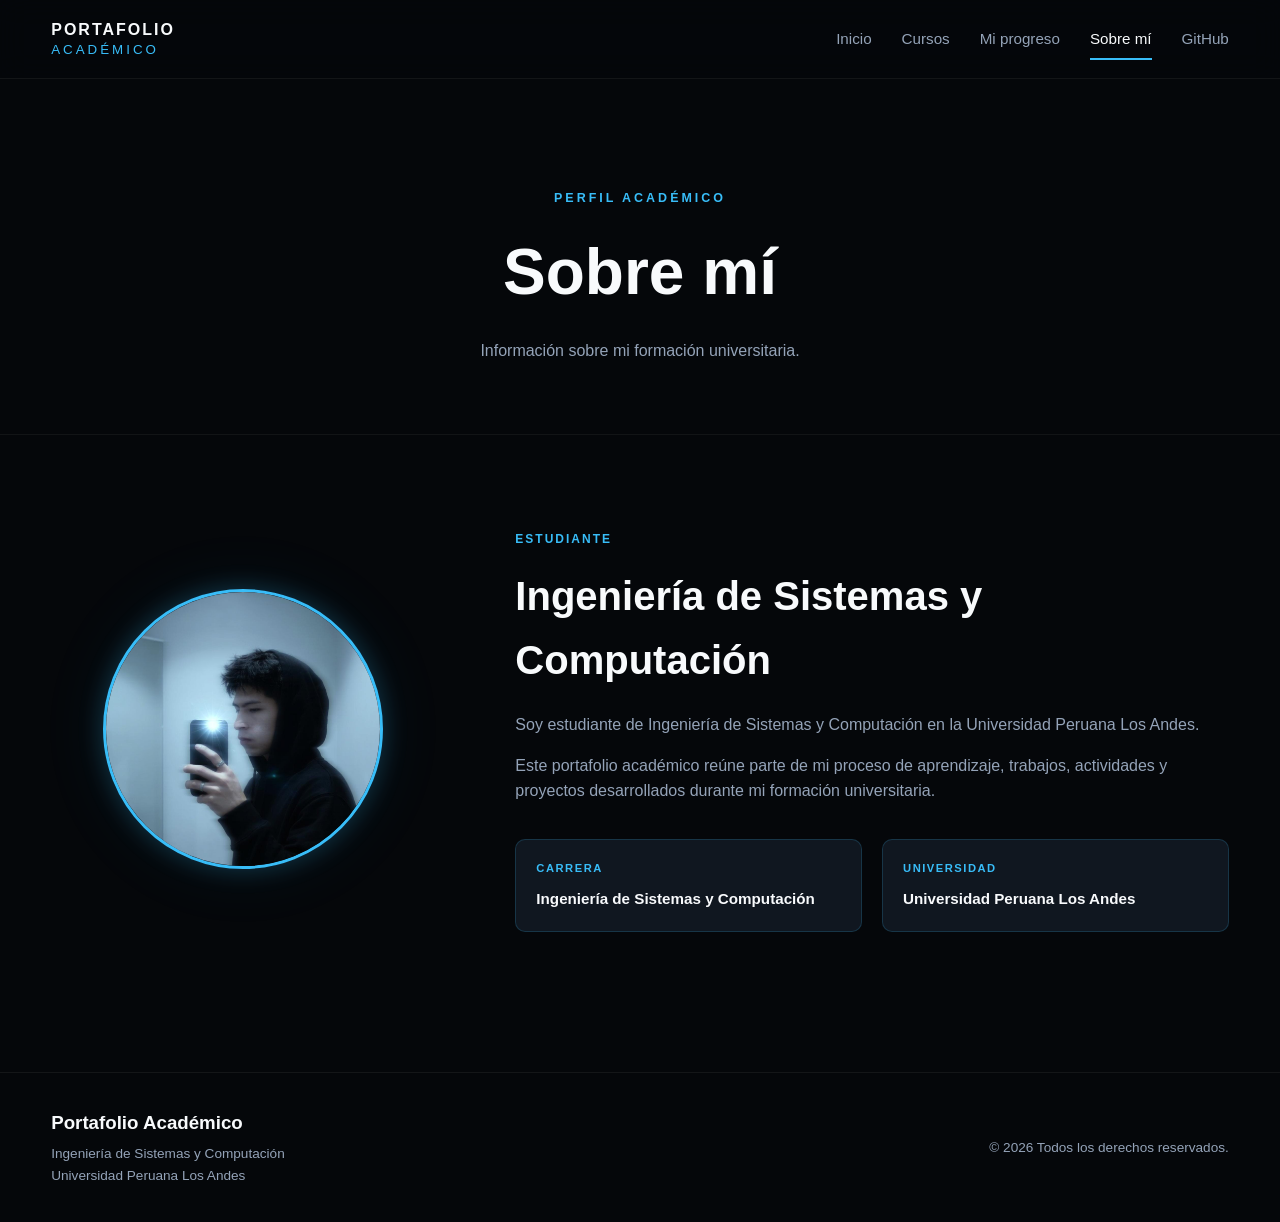
==== sobre-mi.html @ ffaa12c8 "Add files via upload" ====
<!DOCTYPE html>
<html lang="es">
<head>
    <meta charset="UTF-8">
    <meta name="viewport" content="width=device-width, initial-scale=1.0">

    <title>Sobre mí | Portafolio Académico</title>

    <link rel="stylesheet" href="styles.css">
</head>

<body>

<header class="header">
    <div class="container nav-container">

        <a href="index.html" class="logo">
            <span>PORTAFOLIO</span>
            <small>ACADÉMICO</small>
        </a>

        <button class="menu-toggle" id="menuToggle">☰</button>

        <nav class="nav" id="mainNav">
            <a href="index.html">Inicio</a>
            <a href="cursos.html">Cursos</a>
            <a href="progreso.html">Mi progreso</a>
            <a href="sobre-mi.html" class="active">Sobre mí</a>
            <a href="#" id="githubLink">GitHub</a>
        </nav>

    </div>
</header>


<main>

    <section class="page-header">
        <div class="container">
            <p class="eyebrow">PERFIL ACADÉMICO</p>
            <h1>Sobre mí</h1>
            <p>
                Información sobre mi formación universitaria.
            </p>
        </div>
    </section>


    <section class="section">
        <div class="container about-layout">

            <div class="about-photo">
                <div class="profile-image">
                    <img src="imagenes/foto_mia.jpeg" alt="Foto de perfil">
                </div>
            </div>

            <div class="about-content">

                <span class="course-tag">ESTUDIANTE</span>

                <h2>Ingeniería de Sistemas y Computación</h2>

                <p>
                    Soy estudiante de Ingeniería de Sistemas y Computación
                    en la Universidad Peruana Los Andes.
                </p>

                <p>
                    Este portafolio académico reúne parte de mi proceso
                    de aprendizaje, trabajos, actividades y proyectos
                    desarrollados durante mi formación universitaria.
                </p>

                <div class="about-info">

                    <div>
                        <span>CARRERA</span>
                        <strong>Ingeniería de Sistemas y Computación</strong>
                    </div>

                    <div>
                        <span>UNIVERSIDAD</span>
                        <strong>Universidad Peruana Los Andes</strong>
                    </div>

                </div>

            </div>

        </div>
    </section>

</main>


<footer class="footer">
    <div class="container footer-content">

        <div>
            <h3>Portafolio Académico</h3>
            <p>Ingeniería de Sistemas y Computación</p>
            <p>Universidad Peruana Los Andes</p>
        </div>

        <div class="footer-right">
            <p>© <span id="currentYear"></span> Todos los derechos reservados.</p>
        </div>

    </div>
</footer>


<script src="script.js"></script>

</body>
</html>
---- styles.css ----
/* ================================
   VARIABLES
================================ */

:root {
    --black: #05070a;
    --black-light: #0b1016;
    --card: #101720;

    --blue: #38bdf8;
    --blue-dark: #0284c7;

    --white: #f8fafc;
    --gray: #94a3b8;
    --border: rgba(56, 189, 248, 0.18);

    --container: 1180px;
}


/* ================================
   RESET
================================ */

* {
    margin: 0;
    padding: 0;
    box-sizing: border-box;
}

html {
    scroll-behavior: smooth;
}

body {
    font-family: Arial, Helvetica, sans-serif;
    background: var(--black);
    color: var(--white);
    line-height: 1.6;
}

a {
    color: inherit;
    text-decoration: none;
}

button {
    font-family: inherit;
}


/* ================================
   GENERAL
================================ */

.container {
    width: min(92%, var(--container));
    margin: auto;
}

.section {
    padding: 90px 0;
}

.eyebrow {
    color: var(--blue);
    font-size: 0.78rem;
    font-weight: 700;
    letter-spacing: 3px;
    margin-bottom: 12px;
}

.section-heading {
    max-width: 750px;
    margin: 0 auto 50px;
    text-align: center;
}

.section-heading h2 {
    font-size: clamp(2rem, 4vw, 3rem);
    margin-bottom: 15px;
}

.section-heading p {
    color: var(--gray);
}


/* ================================
   HEADER
================================ */

.header {
    position: sticky;
    top: 0;
    z-index: 1000;

    background: rgba(5, 7, 10, 0.9);
    backdrop-filter: blur(15px);

    border-bottom: 1px solid rgba(255, 255, 255, 0.06);
}

.nav-container {
    min-height: 78px;

    display: flex;
    align-items: center;
    justify-content: space-between;
}

.logo {
    display: flex;
    flex-direction: column;
    line-height: 1;
}

.logo span {
    color: var(--white);
    font-weight: 800;
    letter-spacing: 2px;
}

.logo small {
    color: var(--blue);
    letter-spacing: 3px;
    margin-top: 5px;
}

.nav {
    display: flex;
    align-items: center;
    gap: 30px;
}

.nav a {
    color: var(--gray);
    font-size: 0.95rem;
    transition: 0.25s;
    position: relative;
}

.nav a:hover,
.nav a.active {
    color: var(--white);
}

.nav a.active::after {
    content: "";

    position: absolute;
    left: 0;
    right: 0;
    bottom: -9px;

    height: 2px;

    background: var(--blue);
}

.menu-toggle {
    display: none;

    background: none;
    border: none;

    color: var(--white);
    font-size: 1.6rem;

    cursor: pointer;
}


/* ================================
   HERO
================================ */

.hero {
    min-height: calc(100vh - 78px);

    display: flex;
    align-items: center;

    position: relative;
    overflow: hidden;
}

.hero::before {
    content: "";

    position: absolute;
    width: 450px;
    height: 450px;

    background: rgba(56, 189, 248, 0.08);

    border-radius: 50%;

    filter: blur(80px);

    left: -200px;
    top: 15%;
}

.hero-content {
    display: grid;
    grid-template-columns: 0.8fr 1.2fr;
    align-items: center;
    gap: 90px;
}

.hero-photo {
    display: flex;
    justify-content: center;
}

.profile-image {
    width: 280px;
    height: 280px;

    border-radius: 50%;
    overflow: hidden;

    border: 3px solid var(--blue);

    box-shadow:
        0 0 25px rgba(56, 189, 248, 0.25),
        0 0 70px rgba(56, 189, 248, 0.08);
}

.profile-image img {
    width: 100%;
    height: 100%;

    object-fit: cover;

    display: block;
}

.hero-text {
    max-width: 650px;
}

.hero-text h1 {
    font-size: clamp(2.8rem, 6vw, 5rem);
    line-height: 1.05;

    margin-bottom: 15px;
}

.hero-text h1 span {
    display: block;
    color: var(--blue);
}

.hero-text h2 {
    font-size: clamp(1.2rem, 2vw, 1.7rem);
    color: #dbeafe;

    margin-bottom: 20px;
}

.hero-text > p:not(.eyebrow) {
    color: var(--gray);
    max-width: 600px;
    font-size: 1.05rem;
}

.hero-buttons {
    display: flex;
    gap: 15px;
    margin-top: 35px;
}


/* ================================
   BUTTONS
================================ */

.btn {
    display: inline-flex;

    justify-content: center;
    align-items: center;

    min-height: 48px;
    padding: 0 24px;

    border-radius: 8px;

    font-weight: 700;

    transition: 0.25s;
}

.btn-primary {
    background: var(--blue);
    color: #031018;
}

.btn-primary:hover {
    background: #7dd3fc;
    transform: translateY(-2px);
}

.btn-secondary {
    border: 1px solid var(--border);
    color: var(--white);
    background: transparent;
}

.btn-secondary:hover {
    border-color: var(--blue);
    color: var(--blue);
}


/* ================================
   FEATURE CARDS
================================ */

.feature-grid {
    display: grid;
    grid-template-columns: repeat(3, 1fr);
    gap: 22px;
}

.feature-card {
    background: var(--card);
    border: 1px solid var(--border);

    padding: 35px;

    border-radius: 14px;

    transition: 0.3s;
}

.feature-card:hover {
    transform: translateY(-5px);
    border-color: rgba(56, 189, 248, 0.5);
}

.feature-number {
    color: var(--blue);
    font-size: 0.8rem;
    font-weight: 800;
    letter-spacing: 2px;

    margin-bottom: 30px;
}

.feature-card h3 {
    font-size: 1.5rem;
    margin-bottom: 12px;
}

.feature-card p {
    color: var(--gray);
    margin-bottom: 20px;
}

.feature-card a {
    color: var(--blue);
    font-weight: 700;
}


/* ================================
   PAGE HEADER
================================ */

.page-header {
    padding: 110px 0 70px;

    border-bottom: 1px solid rgba(255, 255, 255, 0.05);

    text-align: center;
}

.page-header h1 {
    font-size: clamp(2.5rem, 5vw, 4rem);
    margin-bottom: 15px;
}

.page-header p:last-child {
    color: var(--gray);
    max-width: 650px;
    margin: auto;
}


/* ================================
   COURSES
================================ */

.courses-grid {
    display: grid;
    grid-template-columns: repeat(2, 1fr);
    gap: 25px;
}

.course-card {
    position: relative;

    background: var(--card);
    border: 1px solid var(--border);

    border-radius: 16px;

    padding: 40px;

    overflow: hidden;

    transition: 0.3s;
}

.course-card:hover {
    transform: translateY(-5px);
    border-color: rgba(56, 189, 248, 0.5);
}

.course-number {
    position: absolute;

    right: 30px;
    top: 20px;

    font-size: 4rem;
    font-weight: 900;

    color: rgba(56, 189, 248, 0.08);
}

.course-content {
    position: relative;
    z-index: 2;
}

.course-tag {
    display: inline-block;

    color: var(--blue);

    font-size: 0.75rem;
    font-weight: 800;
    letter-spacing: 2px;

    margin-bottom: 15px;
}

.course-card h2 {
    font-size: 1.8rem;
    margin-bottom: 15px;
}

.course-card p {
    color: var(--gray);
    margin-bottom: 30px;
}


/* ================================
   COURSE HEADER
================================ */

.course-header {
    padding: 80px 0 60px;

    border-bottom: 1px solid rgba(255, 255, 255, 0.05);
}

.course-header h1 {
    font-size: clamp(2.5rem, 5vw, 4rem);
    margin: 15px 0;
}

.course-header p {
    color: var(--gray);
    max-width: 650px;
}

.back-link {
    display: inline-block;

    color: var(--gray);

    margin-bottom: 35px;

    transition: 0.25s;
}

.back-link:hover {
    color: var(--blue);
}


/* ================================
   WEEKS
================================ */

.week {
    border: 1px solid var(--border);

    border-radius: 14px;

    overflow: hidden;

    margin-bottom: 20px;

    background: var(--card);
}

.week-header {
    width: 100%;

    display: flex;
    justify-content: space-between;
    align-items: center;

    padding: 25px 30px;

    background: transparent;
    color: var(--white);

    border: none;

    text-align: left;

    cursor: pointer;
}

.week-header > div span {
    color: var(--blue);

    font-size: 0.75rem;
    font-weight: 800;

    letter-spacing: 2px;
}

.week-header h2 {
    font-size: 1.3rem;
    margin-top: 5px;
}

.week-icon {
    font-size: 1.8rem;
    color: var(--blue);

    transition: 0.3s;
}

.week.open .week-icon {
    transform: rotate(45deg);
}

.week-content {
    display: none;

    padding: 0 30px 30px;
}

.week.open .week-content {
    display: block;
}


/* ================================
   ACTIVITIES
================================ */

.activity-card {
    border-top: 1px solid rgba(255, 255, 255, 0.08);

    padding-top: 30px;

    margin-top: 15px;
}

.activity-header span {
    color: var(--blue);

    font-size: 0.75rem;
    font-weight: 800;

    letter-spacing: 2px;
}

.activity-header h3 {
    font-size: 1.25rem;

    margin: 5px 0 25px;
}


/* ================================
   EVIDENCE
================================ */

.evidence-grid {
    display: grid;

    grid-template-columns: repeat(4, 1fr);

    gap: 15px;
}

.evidence-card {
    background: #0a1017;

    border: 1px solid rgba(255, 255, 255, 0.07);

    border-radius: 10px;

    padding: 20px;

    min-height: 180px;

    display: flex;
    flex-direction: column;
}

.evidence-type {
    color: var(--blue);

    font-size: 0.68rem;
    font-weight: 800;

    letter-spacing: 1.5px;

    margin-bottom: 15px;
}

.evidence-card h4 {
    font-size: 0.95rem;

    margin-bottom: auto;
}

.evidence-button {
    border: 1px solid var(--border);

    background: transparent;

    color: var(--blue);

    padding: 9px 15px;

    border-radius: 6px;

    cursor: pointer;

    margin-top: 20px;

    transition: 0.25s;
}

.evidence-button:hover {
    background: var(--blue);
    color: #031018;
}


/* ================================
   EMPTY COURSE
================================ */

.empty-course {
    text-align: center;

    max-width: 650px;

    margin: auto;

    padding: 80px 30px;

    border: 1px solid var(--border);

    border-radius: 15px;

    background: var(--card);
}

.empty-course span {
    color: var(--blue);

    font-size: 0.75rem;
    font-weight: 800;

    letter-spacing: 2px;
}

.empty-course h2 {
    margin: 15px 0;
}

.empty-course p {
    color: var(--gray);
}


/* ================================
   PROGRESS
================================ */

.progress-grid {
    display: grid;

    grid-template-columns: repeat(4, 1fr);

    gap: 20px;
}

.progress-card {
    background: var(--card);

    border: 1px solid var(--border);

    border-radius: 14px;

    padding: 35px;

    text-align: center;
}

.progress-card span {
    display: block;

    color: var(--gray);

    margin-bottom: 10px;
}

.progress-card strong {
    font-size: 3rem;

    color: var(--blue);
}


/* ================================
   ABOUT
================================ */

.about-layout {
    display: grid;

    grid-template-columns: 0.7fr 1.3fr;

    align-items: center;

    gap: 80px;
}

.about-photo {
    display: flex;
    justify-content: center;
}

.about-content h2 {
    font-size: 2.5rem;

    margin-bottom: 20px;
}

.about-content > p {
    color: var(--gray);

    margin-bottom: 15px;
}

.about-info {
    margin-top: 35px;

    display: grid;

    grid-template-columns: 1fr 1fr;

    gap: 20px;
}

.about-info div {
    padding: 20px;

    background: var(--card);

    border: 1px solid var(--border);

    border-radius: 10px;
}

.about-info span {
    display: block;

    color: var(--blue);

    font-size: 0.7rem;
    font-weight: 800;

    letter-spacing: 1.5px;

    margin-bottom: 8px;
}

.about-info strong {
    font-size: 0.95rem;
}


/* ================================
   FOOTER
================================ */

.footer {
    margin-top: 50px;

    border-top: 1px solid rgba(255, 255, 255, 0.06);

    padding: 35px 0;
}

.footer-content {
    display: flex;

    justify-content: space-between;
    align-items: center;

    gap: 30px;
}

.footer h3 {
    margin-bottom: 5px;
}

.footer p {
    color: var(--gray);

    font-size: 0.85rem;
}

.footer-right {
    text-align: right;
}


/* ================================
   RESPONSIVE
================================ */

@media (max-width: 900px) {

    .hero-content {
        grid-template-columns: 1fr;
        text-align: center;
        gap: 50px;
    }

    .hero-text {
        margin: auto;
    }

    .hero-buttons {
        justify-content: center;
    }

    .feature-grid,
    .courses-grid {
        grid-template-columns: 1fr;
    }

    .evidence-grid {
        grid-template-columns: repeat(2, 1fr);
    }

    .progress-grid {
        grid-template-columns: repeat(2, 1fr);
    }

    .about-layout {
        grid-template-columns: 1fr;
        text-align: center;
    }

    .about-content {
        max-width: 700px;
        margin: auto;
    }

    .about-info {
        text-align: left;
    }
}


@media (max-width: 700px) {

    .menu-toggle {
        display: block;
    }

    .nav {
        display: none;

        position: absolute;

        top: 78px;
        left: 0;
        right: 0;

        padding: 25px;

        background: var(--black-light);

        border-bottom: 1px solid var(--border);

        flex-direction: column;
        gap: 20px;
    }

    .nav.open {
        display: flex;
    }

    .nav a.active::after {
        display: none;
    }

    .hero {
        padding: 70px 0;
    }

    .profile-image {
        width: 220px;
        height: 220px;
    }

    .hero-text h1 {
        font-size: 3rem;
    }

    .hero-buttons {
        flex-direction: column;
    }

    .btn {
        width: 100%;
    }

    .section {
        padding: 65px 0;
    }

    .evidence-grid {
        grid-template-columns: 1fr;
    }

    .progress-grid {
        grid-template-columns: 1fr;
    }

    .about-info {
        grid-template-columns: 1fr;
    }

    .footer-content {
        flex-direction: column;
        text-align: center;
    }

    .footer-right {
        text-align: center;
    }

}
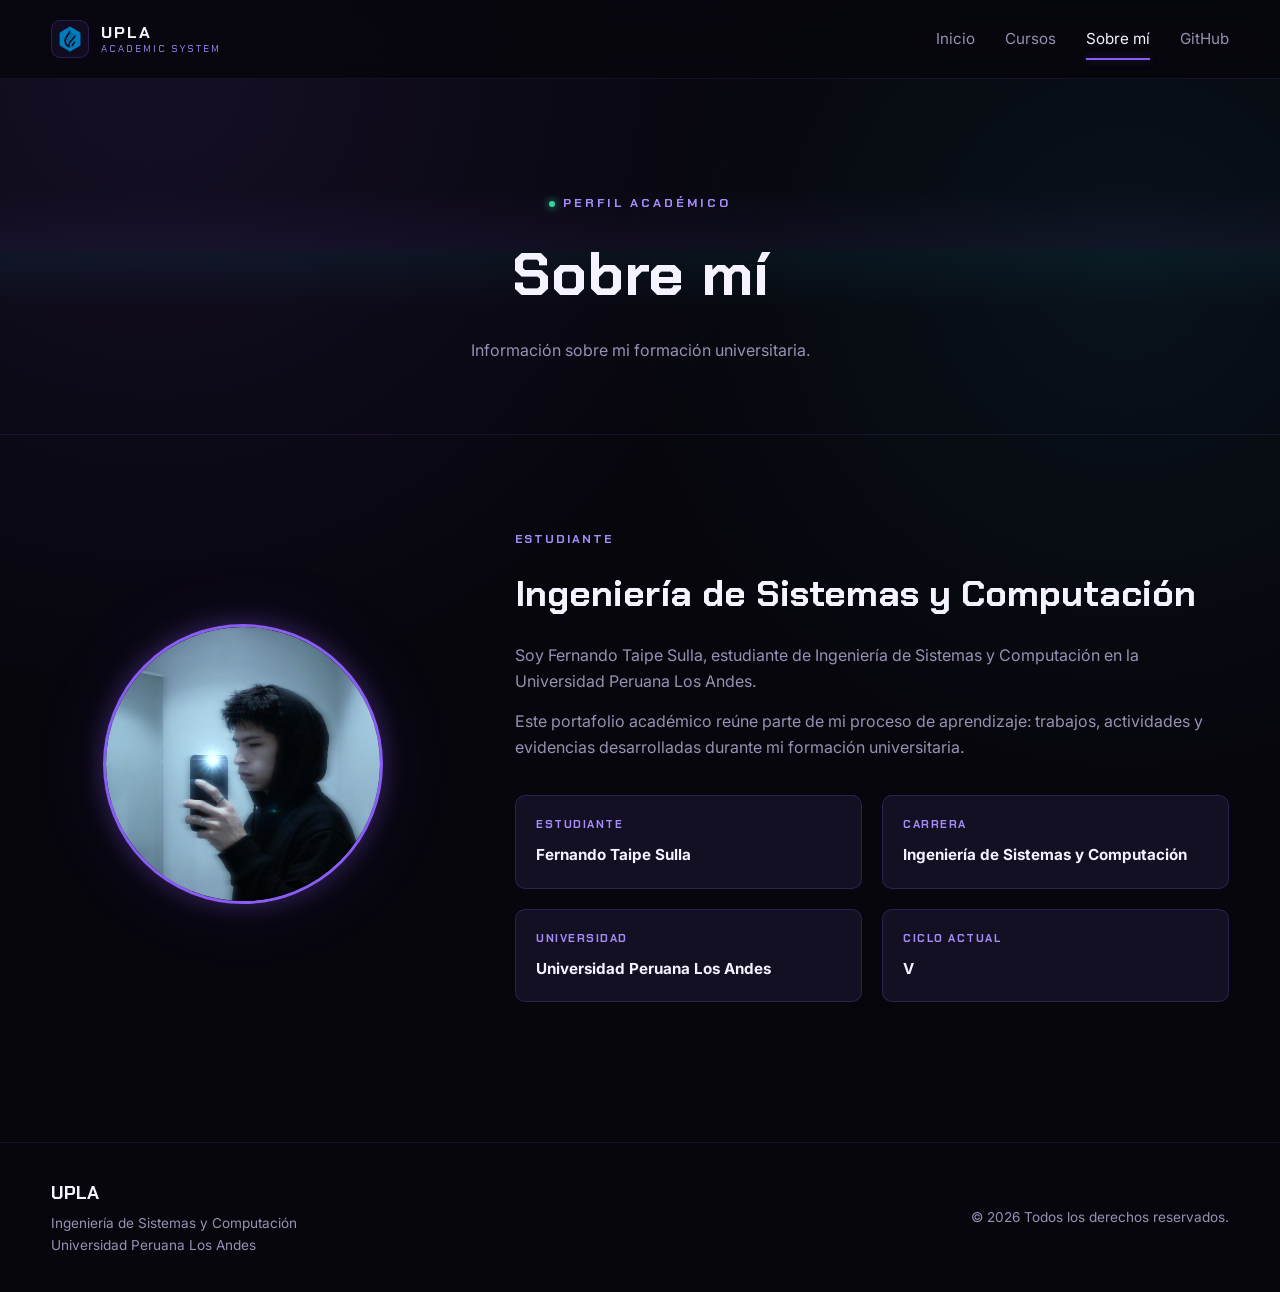
==== commit 502ffe5b: "Add files via upload Actualización Academic System" ====
--- a/sobre-mi.html
+++ b/sobre-mi.html
@@ -1,117 +1,136 @@
-<!DOCTYPE html>
-<html lang="es">
-<head>
-    <meta charset="UTF-8">
-    <meta name="viewport" content="width=device-width, initial-scale=1.0">
-
-    <title>Sobre mí | Portafolio Académico</title>
-
-    <link rel="stylesheet" href="styles.css">
-</head>
-
-<body>
-
-<header class="header">
-    <div class="container nav-container">
-
-        <a href="index.html" class="logo">
-            <span>PORTAFOLIO</span>
-            <small>ACADÉMICO</small>
-        </a>
-
-        <button class="menu-toggle" id="menuToggle">☰</button>
-
-        <nav class="nav" id="mainNav">
-            <a href="index.html">Inicio</a>
-            <a href="cursos.html">Cursos</a>
-            <a href="progreso.html">Mi progreso</a>
-            <a href="sobre-mi.html" class="active">Sobre mí</a>
-            <a href="#" id="githubLink">GitHub</a>
-        </nav>
-
-    </div>
-</header>
-
-
-<main>
-
-    <section class="page-header">
-        <div class="container">
-            <p class="eyebrow">PERFIL ACADÉMICO</p>
-            <h1>Sobre mí</h1>
-            <p>
-                Información sobre mi formación universitaria.
-            </p>
-        </div>
-    </section>
-
-
-    <section class="section">
-        <div class="container about-layout">
-
-            <div class="about-photo">
-                <div class="profile-image">
-                    <img src="imagenes/foto_mia.jpeg" alt="Foto de perfil">
-                </div>
-            </div>
-
-            <div class="about-content">
-
-                <span class="course-tag">ESTUDIANTE</span>
-
-                <h2>Ingeniería de Sistemas y Computación</h2>
-
-                <p>
-                    Soy estudiante de Ingeniería de Sistemas y Computación
-                    en la Universidad Peruana Los Andes.
-                </p>
-
-                <p>
-                    Este portafolio académico reúne parte de mi proceso
-                    de aprendizaje, trabajos, actividades y proyectos
-                    desarrollados durante mi formación universitaria.
-                </p>
-
-                <div class="about-info">
-
-                    <div>
-                        <span>CARRERA</span>
-                        <strong>Ingeniería de Sistemas y Computación</strong>
-                    </div>
-
-                    <div>
-                        <span>UNIVERSIDAD</span>
-                        <strong>Universidad Peruana Los Andes</strong>
-                    </div>
-
-                </div>
-
-            </div>
-
-        </div>
-    </section>
-
-</main>
-
-
-<footer class="footer">
-    <div class="container footer-content">
-
-        <div>
-            <h3>Portafolio Académico</h3>
-            <p>Ingeniería de Sistemas y Computación</p>
-            <p>Universidad Peruana Los Andes</p>
-        </div>
-
-        <div class="footer-right">
-            <p>© <span id="currentYear"></span> Todos los derechos reservados.</p>
-        </div>
-
-    </div>
-</footer>
-
-
-<script src="script.js"></script>
-
-</body>
-</html>+<!DOCTYPE html>
+<html lang="es">
+<head>
+    <meta charset="UTF-8">
+    <meta name="viewport" content="width=device-width, initial-scale=1.0">
+
+    <title>Sobre mí | Academic System</title>
+
+    <link rel="icon" type="image/png" href="imagenes/favicon.png">
+
+    <meta property="og:type" content="profile">
+    <meta property="og:title" content="Fernando Taipe Sulla | Sobre mí">
+    <meta property="og:description" content="Perfil académico — Ingeniería de Sistemas y Computación, Universidad Peruana Los Andes.">
+    <meta property="og:image" content="imagenes/foto_mia.jpeg">
+    <meta property="og:locale" content="es_PE">
+
+    <link rel="stylesheet" href="styles.css">
+</head>
+
+<body data-boot-label="PERFIL ACADÉMICO">
+
+<header class="header">
+    <div class="container nav-container">
+
+        <a href="index.html" class="logo">
+            <img src="imagenes/logo_upla.png" alt="Logo Universidad Peruana Los Andes" class="logo-badge">
+            <span class="logo-text">
+                <strong data-meta="universidadSigla">UPLA</strong>
+                <small>ACADEMIC SYSTEM</small>
+            </span>
+        </a>
+
+        <button class="menu-toggle" id="menuToggle" aria-label="Abrir menú" aria-expanded="false">☰</button>
+
+        <nav class="nav" id="mainNav">
+            <a href="index.html">Inicio</a>
+            <a href="cursos.html">Cursos</a>
+            <a href="sobre-mi.html" class="active">Sobre mí</a>
+            <a href="#" id="githubLink">GitHub</a>
+        </nav>
+
+    </div>
+</header>
+
+
+<main>
+
+    <section class="page-header">
+        <div class="scan-line"></div>
+        <div class="container">
+            <p class="eyebrow"><span class="dot"></span> PERFIL ACADÉMICO</p>
+            <h1>Sobre mí</h1>
+            <p>Información sobre mi formación universitaria.</p>
+        </div>
+    </section>
+
+
+    <section class="section">
+        <div class="container about-layout">
+
+            <div class="about-photo">
+                <div class="profile-image">
+                    <img src="imagenes/foto_mia.jpeg" alt="Foto de perfil de Fernando Taipe Sulla">
+                </div>
+            </div>
+
+            <div class="about-content">
+
+                <span class="course-tag">ESTUDIANTE</span>
+
+                <h2>Ingeniería de Sistemas y Computación</h2>
+
+                <p data-meta-full="perfil">
+                    Soy Fernando Taipe Sulla, estudiante de Ingeniería de Sistemas
+                    y Computación en la Universidad Peruana Los Andes.
+                </p>
+
+                <p>
+                    Este portafolio académico reúne parte de mi proceso
+                    de aprendizaje: trabajos, actividades y evidencias
+                    desarrolladas durante mi formación universitaria.
+                </p>
+
+                <div class="about-info">
+
+                    <div>
+                        <span>ESTUDIANTE</span>
+                        <strong data-meta="nombre">Fernando Taipe Sulla</strong>
+                    </div>
+
+                    <div>
+                        <span>CARRERA</span>
+                        <strong data-meta="carrera">Ingeniería de Sistemas y Computación</strong>
+                    </div>
+
+                    <div>
+                        <span>UNIVERSIDAD</span>
+                        <strong data-meta="universidad">Universidad Peruana Los Andes</strong>
+                    </div>
+
+                    <div>
+                        <span>CICLO ACTUAL</span>
+                        <strong data-meta="cicloActual">V</strong>
+                    </div>
+
+                </div>
+
+            </div>
+
+        </div>
+    </section>
+
+</main>
+
+
+<footer class="footer">
+    <div class="container footer-content">
+
+        <div>
+            <h3 data-meta="universidadSigla">UPLA</h3>
+            <p data-meta="carrera">Ingeniería de Sistemas y Computación</p>
+            <p data-meta="universidad">Universidad Peruana Los Andes</p>
+        </div>
+
+        <div class="footer-right">
+            <p>© <span id="year"></span> Todos los derechos reservados.</p>
+        </div>
+
+    </div>
+</footer>
+
+<script src="data.js"></script>
+<script src="script.js"></script>
+
+</body>
+</html>
--- a/styles.css
+++ b/styles.css
@@ -1,26 +1,47 @@
-/* ================================
-   VARIABLES
-================================ */
+/* =====================================================
+   FUENTES
+   ===================================================== */
+
+@import url('https://fonts.googleapis.com/css2?family=Chakra+Petch:wght@500;600;700&family=Inter:wght@400;500;600;700&display=swap');
+
+
+/* =====================================================
+   VARIABLES — ACADEMIC SYSTEM
+   ===================================================== */
 
 :root {
-    --black: #05070a;
-    --black-light: #0b1016;
-    --card: #101720;
-
-    --blue: #38bdf8;
-    --blue-dark: #0284c7;
-
-    --white: #f8fafc;
-    --gray: #94a3b8;
-    --border: rgba(56, 189, 248, 0.18);
+    --black: #07060d;
+    --black-light: #0c0a18;
+    --card: #131024;
+    --card-alt: #181433;
+
+    --violet: #8b5cf6;
+    --violet-soft: #a78bfa;
+    --violet-deep: #4c1d95;
+    --violet-glow: rgba(139, 92, 246, 0.35);
+
+    --cyan: #22d3ee;
+
+    --white: #f5f3ff;
+    --gray: #9791b3;
+    --gray-dim: #8983ab;
+
+    --border: rgba(139, 92, 246, 0.22);
+    --border-soft: rgba(139, 92, 246, 0.12);
+
+    --success: #34d399;
+    --pending: #f5b942;
+
+    --font-system: 'Chakra Petch', 'Segoe UI', sans-serif;
+    --font-body: 'Inter', 'Segoe UI', sans-serif;
 
     --container: 1180px;
 }
 
 
-/* ================================
+/* =====================================================
    RESET
-================================ */
+   ===================================================== */
 
 * {
     margin: 0;
@@ -33,10 +54,15 @@
 }
 
 body {
-    font-family: Arial, Helvetica, sans-serif;
+    font-family: var(--font-body);
     background: var(--black);
     color: var(--white);
     line-height: 1.6;
+
+    background-image:
+        radial-gradient(circle at 12% 8%, rgba(139, 92, 246, 0.10), transparent 45%),
+        radial-gradient(circle at 88% 30%, rgba(34, 211, 238, 0.06), transparent 40%);
+    background-attachment: fixed;
 }
 
 a {
@@ -48,10 +74,20 @@
     font-family: inherit;
 }
 
-
-/* ================================
+img {
+    max-width: 100%;
+    display: block;
+}
+
+:focus-visible {
+    outline: 2px solid var(--violet-soft);
+    outline-offset: 3px;
+}
+
+
+/* =====================================================
    GENERAL
-================================ */
+   ===================================================== */
 
 .container {
     width: min(92%, var(--container));
@@ -63,13 +99,32 @@
 }
 
 .eyebrow {
-    color: var(--blue);
+    display: inline-flex;
+    align-items: center;
+    gap: 8px;
+
+    color: var(--violet-soft);
+    font-family: var(--font-system);
     font-size: 0.78rem;
     font-weight: 700;
     letter-spacing: 3px;
     margin-bottom: 12px;
 }
 
+.eyebrow .dot {
+    width: 6px;
+    height: 6px;
+    border-radius: 50%;
+    background: var(--success);
+    box-shadow: 0 0 8px var(--success);
+    animation: pulse-dot 2.4s ease-in-out infinite;
+}
+
+@keyframes pulse-dot {
+    0%, 100% { opacity: 1; }
+    50% { opacity: 0.35; }
+}
+
 .section-heading {
     max-width: 750px;
     margin: 0 auto 50px;
@@ -77,6 +132,7 @@
 }
 
 .section-heading h2 {
+    font-family: var(--font-system);
     font-size: clamp(2rem, 4vw, 3rem);
     margin-bottom: 15px;
 }
@@ -86,19 +142,187 @@
 }
 
 
-/* ================================
+/* =====================================================
+   BOOT SCREEN (solo inicio)
+   ===================================================== */
+
+.boot-screen {
+    position: fixed;
+    inset: 0;
+    z-index: 9999;
+
+    display: flex;
+    align-items: center;
+    justify-content: center;
+
+    background: var(--black);
+
+    transition: opacity 0.5s ease, visibility 0.5s ease;
+}
+
+.boot-screen.is-hidden {
+    opacity: 0;
+    visibility: hidden;
+    pointer-events: none;
+}
+
+.boot-content {
+    text-align: center;
+}
+
+.boot-glyph {
+    width: 46px;
+    height: 46px;
+    margin: 0 auto 22px;
+
+    border: 2px solid var(--violet);
+    transform: rotate(45deg);
+
+    box-shadow: 0 0 30px var(--violet-glow);
+    animation: boot-spin 1.6s ease-in-out infinite;
+}
+
+@keyframes boot-spin {
+    0%, 100% { transform: rotate(45deg) scale(1); }
+    50% { transform: rotate(225deg) scale(0.85); }
+}
+
+.boot-percent {
+    font-family: var(--font-system);
+    font-size: 1.6rem;
+    font-weight: 700;
+    color: var(--white);
+    margin-bottom: 10px;
+    letter-spacing: 1px;
+    font-variant-numeric: tabular-nums;
+}
+
+.boot-line {
+    font-family: var(--font-system);
+    font-size: 0.85rem;
+    font-weight: 600;
+    letter-spacing: 4px;
+    color: var(--violet-soft);
+    margin-bottom: 10px;
+
+    min-height: 1.1em;
+}
+
+.boot-line::after {
+    content: "";
+    display: inline-block;
+    width: 8px;
+    height: 0.9em;
+    margin-left: 3px;
+    background: var(--violet-soft);
+    vertical-align: -2px;
+    animation: boot-caret 0.8s steps(1) infinite;
+}
+
+@keyframes boot-caret {
+    0%, 49% { opacity: 1; }
+    50%, 100% { opacity: 0; }
+}
+
+.boot-module {
+    font-family: var(--font-system);
+    font-size: 0.62rem;
+    letter-spacing: 2px;
+    color: var(--gray-dim);
+    margin-bottom: 20px;
+    text-transform: uppercase;
+}
+
+.boot-bar {
+    width: 220px;
+    height: 2px;
+    margin: auto;
+    background: rgba(139, 92, 246, 0.15);
+    overflow: hidden;
+}
+
+.boot-bar-fill {
+    height: 100%;
+    width: 0%;
+    background: linear-gradient(90deg, var(--violet), var(--cyan));
+    animation: boot-fill 1.1s ease forwards;
+}
+
+@keyframes boot-fill {
+    to { width: 100%; }
+}
+
+
+/* =====================================================
+   TOASTS DEL SISTEMA
+   ===================================================== */
+
+.system-toasts {
+    position: fixed;
+    bottom: 20px;
+    right: 18px;
+    z-index: 5000;
+
+    display: flex;
+    flex-direction: column;
+    align-items: flex-end;
+    gap: 8px;
+
+    pointer-events: none;
+}
+
+.system-toast {
+    display: inline-flex;
+    align-items: center;
+    gap: 8px;
+
+    padding: 10px 16px;
+
+    background: rgba(19, 16, 36, 0.92);
+    backdrop-filter: blur(10px);
+    border: 1px solid var(--border);
+    border-left: 2px solid var(--violet);
+
+    font-family: var(--font-system);
+    font-size: 0.72rem;
+    font-weight: 600;
+    letter-spacing: 1.5px;
+    color: var(--violet-soft);
+
+    box-shadow: 0 8px 24px rgba(0, 0, 0, 0.4);
+
+    animation: toast-in 0.35s ease, toast-out 0.4s ease 2.1s forwards;
+}
+
+@keyframes toast-in {
+    from { transform: translateX(20px); opacity: 0; }
+    to { transform: translateX(0); opacity: 1; }
+}
+
+@keyframes toast-out {
+    to { transform: translateX(20px); opacity: 0; }
+}
+
+@media (prefers-reduced-motion: reduce) {
+    .system-toast, .boot-glyph, .boot-bar-fill, .eyebrow .dot {
+        animation: none !important;
+    }
+}
+
+
+/* =====================================================
    HEADER
-================================ */
+   ===================================================== */
 
 .header {
     position: sticky;
     top: 0;
     z-index: 1000;
 
-    background: rgba(5, 7, 10, 0.9);
+    background: rgba(7, 6, 13, 0.88);
     backdrop-filter: blur(15px);
 
-    border-bottom: 1px solid rgba(255, 255, 255, 0.06);
+    border-bottom: 1px solid var(--border-soft);
 }
 
 .nav-container {
@@ -107,24 +331,51 @@
     display: flex;
     align-items: center;
     justify-content: space-between;
+
+    gap: 20px;
 }
 
 .logo {
     display: flex;
+    align-items: center;
+    gap: 12px;
+
+    flex-shrink: 0;
+}
+
+.logo-badge {
+    width: 38px;
+    height: 38px;
+
+    padding: 5px;
+
+    background: rgba(139, 92, 246, 0.08);
+    border: 1px solid var(--border);
+    border-radius: 9px;
+
+    object-fit: contain;
+}
+
+.logo-text {
+    display: flex;
     flex-direction: column;
-    line-height: 1;
-}
-
-.logo span {
+    line-height: 1.1;
+}
+
+.logo-text strong {
     color: var(--white);
-    font-weight: 800;
+    font-family: var(--font-system);
+    font-weight: 700;
     letter-spacing: 2px;
-}
-
-.logo small {
-    color: var(--blue);
-    letter-spacing: 3px;
-    margin-top: 5px;
+    font-size: 1.05rem;
+}
+
+.logo-text small {
+    color: var(--violet-soft);
+    font-family: var(--font-system);
+    letter-spacing: 2px;
+    font-size: 0.62rem;
+    margin-top: 2px;
 }
 
 .nav {
@@ -155,7 +406,8 @@
 
     height: 2px;
 
-    background: var(--blue);
+    background: var(--violet);
+    box-shadow: 0 0 8px var(--violet-glow);
 }
 
 .menu-toggle {
@@ -171,9 +423,9 @@
 }
 
 
-/* ================================
+/* =====================================================
    HERO
-================================ */
+   ===================================================== */
 
 .hero {
     min-height: calc(100vh - 78px);
@@ -189,24 +441,78 @@
     content: "";
 
     position: absolute;
-    width: 450px;
-    height: 450px;
-
-    background: rgba(56, 189, 248, 0.08);
+
+    width: 500px;
+    height: 500px;
+
+    background: rgba(139, 92, 246, 0.12);
 
     border-radius: 50%;
 
-    filter: blur(80px);
-
-    left: -200px;
-    top: 15%;
+    filter: blur(90px);
+
+    left: -220px;
+    top: 10%;
+}
+
+.scan-line {
+    position: absolute;
+    left: 0;
+    right: 0;
+
+    height: 120px;
+
+    background: linear-gradient(
+        to bottom,
+        transparent,
+        rgba(139, 92, 246, 0.06) 45%,
+        rgba(34, 211, 238, 0.05) 55%,
+        transparent
+    );
+
+    pointer-events: none;
+    z-index: 1;
+
+    animation: scan-sweep 7s linear infinite;
+}
+
+@keyframes scan-sweep {
+    0% { top: -120px; }
+    100% { top: 100%; }
+}
+
+@media (prefers-reduced-motion: reduce) {
+    .scan-line { display: none; }
+}
+
+.hero::after {
+    content: "";
+
+    position: absolute;
+
+    width: 380px;
+    height: 380px;
+
+    background: rgba(34, 211, 238, 0.07);
+
+    border-radius: 50%;
+
+    filter: blur(90px);
+
+    right: -160px;
+    bottom: 5%;
 }
 
 .hero-content {
     display: grid;
     grid-template-columns: 0.8fr 1.2fr;
-    align-items: center;
+
+    align-items: center;
+
     gap: 90px;
+
+    position: relative;
+    z-index: 2;
 }
 
 .hero-photo {
@@ -215,17 +521,19 @@
 }
 
 .profile-image {
+    position: relative;
+
     width: 280px;
     height: 280px;
 
     border-radius: 50%;
     overflow: hidden;
 
-    border: 3px solid var(--blue);
+    border: 3px solid var(--violet);
 
     box-shadow:
-        0 0 25px rgba(56, 189, 248, 0.25),
-        0 0 70px rgba(56, 189, 248, 0.08);
+        0 0 25px var(--violet-glow),
+        0 0 80px rgba(139, 92, 246, 0.1);
 }
 
 .profile-image img {
@@ -233,8 +541,40 @@
     height: 100%;
 
     object-fit: cover;
-
-    display: block;
+}
+
+.status-badge {
+    position: absolute;
+    bottom: 10px;
+    left: 50%;
+    transform: translateX(-50%);
+
+    display: inline-flex;
+    align-items: center;
+    gap: 6px;
+
+    padding: 5px 14px;
+
+    background: rgba(7, 6, 13, 0.92);
+    border: 1px solid var(--border);
+    border-radius: 20px;
+
+    font-family: var(--font-system);
+    font-size: 0.62rem;
+    font-weight: 700;
+    letter-spacing: 1.5px;
+    color: var(--success);
+
+    white-space: nowrap;
+}
+
+.status-badge span.dot {
+    width: 5px;
+    height: 5px;
+    border-radius: 50%;
+    background: var(--success);
+    box-shadow: 0 0 6px var(--success);
+    animation: pulse-dot 2.4s ease-in-out infinite;
 }
 
 .hero-text {
@@ -242,20 +582,23 @@
 }
 
 .hero-text h1 {
-    font-size: clamp(2.8rem, 6vw, 5rem);
-    line-height: 1.05;
+    font-family: var(--font-system);
+    font-size: clamp(2.6rem, 6vw, 4.4rem);
+    line-height: 1.1;
+    font-weight: 700;
 
     margin-bottom: 15px;
 }
 
 .hero-text h1 span {
     display: block;
-    color: var(--blue);
+    color: var(--violet-soft);
 }
 
 .hero-text h2 {
-    font-size: clamp(1.2rem, 2vw, 1.7rem);
-    color: #dbeafe;
+    font-size: clamp(1.1rem, 2vw, 1.5rem);
+    color: #ded9f7;
+    font-weight: 500;
 
     margin-bottom: 20px;
 }
@@ -263,7 +606,7 @@
 .hero-text > p:not(.eyebrow) {
     color: var(--gray);
     max-width: 600px;
-    font-size: 1.05rem;
+    font-size: 1.02rem;
 }
 
 .hero-buttons {
@@ -272,10 +615,46 @@
     margin-top: 35px;
 }
 
-
-/* ================================
+.hero-meta {
+    margin-top: 40px;
+
+    display: grid;
+    grid-template-columns: repeat(3, 1fr);
+    gap: 14px;
+
+    max-width: 620px;
+}
+
+.hero-meta div {
+    padding: 14px 16px;
+
+    background: var(--card);
+    border: 1px solid var(--border);
+    border-radius: 10px;
+}
+
+.hero-meta span {
+    display: block;
+
+    font-family: var(--font-system);
+    color: var(--violet-soft);
+    font-size: 0.65rem;
+    font-weight: 700;
+    letter-spacing: 1.5px;
+
+    margin-bottom: 6px;
+}
+
+.hero-meta strong {
+    font-size: 0.85rem;
+    font-weight: 600;
+    color: var(--white);
+}
+
+
+/* =====================================================
    BUTTONS
-================================ */
+   ===================================================== */
 
 .btn {
     display: inline-flex;
@@ -289,18 +668,22 @@
     border-radius: 8px;
 
     font-weight: 700;
+    font-size: 0.92rem;
 
     transition: 0.25s;
 }
 
 .btn-primary {
-    background: var(--blue);
-    color: #031018;
+    background: var(--violet);
+    color: #0c0616;
+
+    box-shadow: 0 0 0 rgba(139, 92, 246, 0);
 }
 
 .btn-primary:hover {
-    background: #7dd3fc;
+    background: var(--violet-soft);
     transform: translateY(-2px);
+    box-shadow: 0 10px 30px var(--violet-glow);
 }
 
 .btn-secondary {
@@ -310,14 +693,14 @@
 }
 
 .btn-secondary:hover {
-    border-color: var(--blue);
-    color: var(--blue);
-}
-
-
-/* ================================
+    border-color: var(--violet);
+    color: var(--violet-soft);
+}
+
+
+/* =====================================================
    FEATURE CARDS
-================================ */
+   ===================================================== */
 
 .feature-grid {
     display: grid;
@@ -338,11 +721,12 @@
 
 .feature-card:hover {
     transform: translateY(-5px);
-    border-color: rgba(56, 189, 248, 0.5);
+    border-color: rgba(139, 92, 246, 0.5);
 }
 
 .feature-number {
-    color: var(--blue);
+    color: var(--violet-soft);
+    font-family: var(--font-system);
     font-size: 0.8rem;
     font-weight: 800;
     letter-spacing: 2px;
@@ -361,38 +745,152 @@
 }
 
 .feature-card a {
-    color: var(--blue);
+    color: var(--violet-soft);
     font-weight: 700;
 }
 
 
-/* ================================
+/* =====================================================
    PAGE HEADER
-================================ */
+   ===================================================== */
 
 .page-header {
+    position: relative;
+    overflow: hidden;
+
     padding: 110px 0 70px;
 
-    border-bottom: 1px solid rgba(255, 255, 255, 0.05);
+    border-bottom: 1px solid var(--border-soft);
 
     text-align: center;
 }
 
+.page-header .container {
+    position: relative;
+    z-index: 2;
+}
+
 .page-header h1 {
-    font-size: clamp(2.5rem, 5vw, 4rem);
+    font-family: var(--font-system);
+    font-size: clamp(2.4rem, 5vw, 3.8rem);
     margin-bottom: 15px;
 }
 
-.page-header p:last-child {
+.page-header p:last-of-type {
     color: var(--gray);
     max-width: 650px;
     margin: auto;
 }
 
 
-/* ================================
+/* =====================================================
+   BARRA DE ESTADO DEL SISTEMA (reemplaza progreso.html)
+   ===================================================== */
+
+.status-bar {
+    margin-top: 40px;
+
+    display: grid;
+    grid-template-columns: repeat(5, 1fr);
+    gap: 16px;
+}
+
+.status-cell {
+    padding: 20px;
+
+    background: var(--card);
+    border: 1px solid var(--border);
+    border-radius: 12px;
+
+    text-align: center;
+}
+
+.status-cell span {
+    display: block;
+
+    font-family: var(--font-system);
+    color: var(--gray);
+    font-size: 0.66rem;
+    font-weight: 700;
+    letter-spacing: 1.5px;
+
+    margin-bottom: 8px;
+}
+
+.status-cell strong {
+    font-family: var(--font-system);
+    font-size: 1.9rem;
+    color: var(--violet-soft);
+}
+
+.status-cell strong small {
+    font-size: 1rem;
+    color: var(--gray);
+}
+
+
+/* =====================================================
+   BARRAS DE PROGRESO
+   ===================================================== */
+
+.progress-track {
+    width: 100%;
+    height: 8px;
+
+    background: rgba(139, 92, 246, 0.1);
+    border-radius: 4px;
+    overflow: hidden;
+
+    position: relative;
+}
+
+.progress-fill {
+    height: 100%;
+
+    background: linear-gradient(90deg, var(--violet-deep), var(--violet), var(--cyan));
+    background-size: 200% 100%;
+
+    border-radius: 4px;
+
+    background-image:
+        linear-gradient(90deg, var(--violet-deep), var(--violet), var(--cyan)),
+        repeating-linear-gradient(90deg, rgba(0,0,0,0.18) 0 2px, transparent 2px 10px);
+
+    transition: width 0.6s ease;
+}
+
+.progress-fill.is-complete {
+    background-image:
+        linear-gradient(90deg, var(--success), #6ee7b7),
+        repeating-linear-gradient(90deg, rgba(0,0,0,0.18) 0 2px, transparent 2px 10px);
+}
+
+.progress-label {
+    display: flex;
+    justify-content: space-between;
+    align-items: center;
+
+    margin-bottom: 8px;
+
+    font-family: var(--font-system);
+    font-size: 0.68rem;
+    letter-spacing: 1px;
+    color: var(--gray);
+}
+
+.progress-label strong {
+    color: var(--violet-soft);
+    font-size: 0.72rem;
+}
+
+.progress-label.is-complete strong {
+    color: var(--success);
+}
+
+
+/* =====================================================
    COURSES
-================================ */
+   ===================================================== */
 
 .courses-grid {
     display: grid;
@@ -406,7 +904,7 @@
     background: var(--card);
     border: 1px solid var(--border);
 
-    border-radius: 16px;
+    clip-path: polygon(0 0, calc(100% - 22px) 0, 100% 22px, 100% 100%, 22px 100%, 0 calc(100% - 22px));
 
     padding: 40px;
 
@@ -417,7 +915,7 @@
 
 .course-card:hover {
     transform: translateY(-5px);
-    border-color: rgba(56, 189, 248, 0.5);
+    border-color: rgba(139, 92, 246, 0.5);
 }
 
 .course-number {
@@ -426,10 +924,11 @@
     right: 30px;
     top: 20px;
 
+    font-family: var(--font-system);
     font-size: 4rem;
     font-weight: 900;
 
-    color: rgba(56, 189, 248, 0.08);
+    color: rgba(139, 92, 246, 0.08);
 }
 
 .course-content {
@@ -440,7 +939,8 @@
 .course-tag {
     display: inline-block;
 
-    color: var(--blue);
+    color: var(--violet-soft);
+    font-family: var(--font-system);
 
     font-size: 0.75rem;
     font-weight: 800;
@@ -450,28 +950,171 @@
 }
 
 .course-card h2 {
-    font-size: 1.8rem;
+    font-size: 1.7rem;
     margin-bottom: 15px;
 }
 
 .course-card p {
     color: var(--gray);
-    margin-bottom: 30px;
-}
-
-
-/* ================================
+    margin-bottom: 25px;
+}
+
+.course-stats {
+    display: flex;
+    gap: 18px;
+
+    margin-bottom: 22px;
+
+    font-size: 0.78rem;
+    color: var(--gray-dim);
+}
+
+.course-stats strong {
+    color: var(--white);
+    font-family: var(--font-system);
+}
+
+.course-progress {
+    margin-bottom: 25px;
+}
+
+
+/* =====================================================
+   AGRUPACIÓN POR CICLO (cursos.html)
+   ===================================================== */
+
+.ciclo-group + .ciclo-group {
+    margin-top: 55px;
+}
+
+.ciclo-heading {
+    display: inline-flex;
+    align-items: center;
+    gap: 8px;
+
+    margin-bottom: 22px;
+
+    color: var(--violet-soft);
+    font-family: var(--font-system);
+    font-size: 0.8rem;
+    font-weight: 700;
+    letter-spacing: 3px;
+}
+
+.ciclo-heading .dot {
+    width: 6px;
+    height: 6px;
+    border-radius: 50%;
+    background: var(--success);
+    box-shadow: 0 0 8px var(--success);
+}
+
+.course-card-top {
+    display: flex;
+    align-items: center;
+    justify-content: space-between;
+
+    margin-bottom: 15px;
+}
+
+.course-card-top .course-tag {
+    margin-bottom: 0;
+}
+
+
+/* =====================================================
+   RANGO DEL SISTEMA (E → S)
+   ===================================================== */
+
+.rank-badge {
+    display: inline-flex;
+    align-items: center;
+    justify-content: center;
+
+    width: 34px;
+    height: 34px;
+
+    border-radius: 8px;
+
+    font-family: var(--font-system);
+    font-weight: 800;
+    font-size: 0.95rem;
+
+    border: 1px solid var(--border);
+    background: rgba(139, 92, 246, 0.08);
+    color: var(--gray);
+
+    flex-shrink: 0;
+    position: relative;
+    z-index: 2;
+}
+
+.rank-badge.rank-S {
+    color: #1a1424;
+    background: linear-gradient(135deg, #fde68a, #fbbf24);
+    border-color: #fbbf24;
+    box-shadow: 0 0 18px rgba(251, 191, 36, 0.45);
+    animation: rank-glow 2.2s ease-in-out infinite;
+}
+
+@keyframes rank-glow {
+    0%, 100% { box-shadow: 0 0 12px rgba(251, 191, 36, 0.35); }
+    50% { box-shadow: 0 0 22px rgba(251, 191, 36, 0.6); }
+}
+
+.rank-badge.rank-A {
+    color: #0c0616;
+    background: linear-gradient(135deg, var(--violet-soft), var(--violet));
+    border-color: var(--violet);
+    box-shadow: 0 0 14px var(--violet-glow);
+}
+
+.rank-badge.rank-B {
+    color: #06222a;
+    background: linear-gradient(135deg, #67e8f9, var(--cyan));
+    border-color: var(--cyan);
+}
+
+.rank-badge.rank-C {
+    color: var(--white);
+    background: rgba(139, 92, 246, 0.18);
+}
+
+.rank-badge.rank-D,
+.rank-badge.rank-E {
+    color: var(--gray);
+    background: rgba(255, 255, 255, 0.04);
+}
+
+.rank-badge.rank-none {
+    color: var(--gray-dim);
+    background: transparent;
+    border-style: dashed;
+    font-size: 0.75rem;
+}
+
+
+/* =====================================================
    COURSE HEADER
-================================ */
+   ===================================================== */
 
 .course-header {
-    padding: 80px 0 60px;
-
-    border-bottom: 1px solid rgba(255, 255, 255, 0.05);
+    position: relative;
+    overflow: hidden;
+
+    padding: 80px 0 50px;
+
+    border-bottom: 1px solid var(--border-soft);
+}
+
+.course-header .container {
+    position: relative;
+    z-index: 2;
 }
 
 .course-header h1 {
-    font-size: clamp(2.5rem, 5vw, 4rem);
+    font-family: var(--font-system);
+    font-size: clamp(2.2rem, 5vw, 3.6rem);
     margin: 15px 0;
 }
 
@@ -480,8 +1123,17 @@
     max-width: 650px;
 }
 
+.course-header .progress-track,
+.course-header .progress-label {
+    max-width: 480px;
+}
+
+.course-header .course-progress {
+    margin-top: 25px;
+}
+
 .back-link {
-    display: inline-block;
+    display: block;
 
     color: var(--gray);
 
@@ -491,257 +1143,653 @@
 }
 
 .back-link:hover {
-    color: var(--blue);
-}
-
-
-/* ================================
-   WEEKS
-================================ */
-
-.week {
+    color: var(--violet-soft);
+}
+
+.course-header-top {
+    display: flex;
+    align-items: center;
+    gap: 16px;
+}
+
+.course-header-top h1 {
+    margin: 15px 0;
+}
+
+
+/* =====================================================
+   FILTRO POR TIPO DE EVIDENCIA
+   ===================================================== */
+
+.filter-bar {
+    display: flex;
+    flex-wrap: wrap;
+    gap: 10px;
+
+    margin: 30px 0 5px;
+}
+
+.filter-chip {
+    padding: 8px 16px;
+
     border: 1px solid var(--border);
-
+    border-radius: 20px;
+
+    background: transparent;
+    color: var(--gray);
+
+    font-family: var(--font-system);
+    font-size: 0.72rem;
+    font-weight: 700;
+    letter-spacing: 0.5px;
+
+    cursor: pointer;
+    transition: 0.2s;
+}
+
+.filter-chip:hover {
+    border-color: var(--violet);
+    color: var(--white);
+}
+
+.filter-chip.is-active {
+    background: var(--violet);
+    border-color: var(--violet);
+    color: #0c0616;
+}
+
+.is-hidden-by-filter {
+    display: none !important;
+}
+
+
+/* =====================================================
+   SÍLABO DEL CURSO (Sumilla / Competencia / Logro)
+   ===================================================== */
+
+.syllabus-card {
+    margin-bottom: 35px;
+
+    border: 1px solid var(--border);
     border-radius: 14px;
 
+    background: var(--card);
+
     overflow: hidden;
-
-    margin-bottom: 20px;
+}
+
+.syllabus-block {
+    padding: 22px 26px;
+}
+
+.syllabus-block + .syllabus-block {
+    border-top: 1px solid var(--border);
+}
+
+.syllabus-label {
+    display: block;
+
+    margin-bottom: 10px;
+
+    color: var(--violet-soft);
+    font-family: var(--font-system);
+    font-size: 0.68rem;
+    font-weight: 700;
+    letter-spacing: 2px;
+}
+
+.syllabus-sub {
+    display: block;
+
+    margin-bottom: 6px;
+
+    color: var(--white);
+    font-weight: 600;
+    font-size: 0.9rem;
+}
+
+.syllabus-block p {
+    margin: 0;
+
+    color: var(--gray);
+    font-size: 0.88rem;
+    line-height: 1.65;
+}
+
+
+/* =====================================================
+   UNIDADES
+   ===================================================== */
+
+.unit-item {
+    margin-top: 25px;
+
+    border: 1px solid var(--border);
+
+    clip-path: polygon(0 0, calc(100% - 18px) 0, 100% 18px, 100% 100%, 18px 100%, 0 calc(100% - 18px));
 
     background: var(--card);
-}
-
-.week-header {
+
+    transition: border-color 0.25s ease;
+}
+
+.unit-item:hover {
+    border-color: rgba(139, 92, 246, 0.4);
+}
+
+.unit-header-toggle {
     width: 100%;
 
     display: flex;
+    align-items: center;
     justify-content: space-between;
-    align-items: center;
-
-    padding: 25px 30px;
+
+    gap: 20px;
+
+    padding: 25px 28px;
 
     background: transparent;
+    border: none;
+
     color: var(--white);
 
-    border: none;
-
     text-align: left;
 
     cursor: pointer;
-}
-
-.week-header > div span {
-    color: var(--blue);
-
+
+    transition: background 0.25s ease;
+}
+
+.unit-header-toggle:hover {
+    background: rgba(139, 92, 246, 0.05);
+}
+
+.unit-title {
+    display: flex;
+    align-items: center;
+
+    gap: 20px;
+
+    min-width: 0;
+}
+
+.unit-title h2 {
+    margin: 0 0 6px;
+
+    color: var(--white);
+
+    font-size: 1.1rem;
+    line-height: 1.4;
+}
+
+.unit-title p {
+    margin: 0;
+
+    color: var(--gray);
+    font-family: var(--font-system);
+
+    font-size: 0.78rem;
+    letter-spacing: 0.5px;
+}
+
+.unit-number {
+    flex-shrink: 0;
+
+    padding: 10px 14px;
+
+    background: var(--violet);
+    color: #0c0616;
+
+    font-family: var(--font-system);
     font-size: 0.75rem;
     font-weight: 800;
-
-    letter-spacing: 2px;
-}
-
-.week-header h2 {
-    font-size: 1.3rem;
-    margin-top: 5px;
+    letter-spacing: 0.8px;
+}
+
+.unit-icon {
+    flex-shrink: 0;
+
+    width: 32px;
+    height: 32px;
+
+    display: flex;
+    align-items: center;
+    justify-content: center;
+
+    border: 1px solid var(--border);
+
+    color: var(--violet-soft);
+
+    font-size: 1.2rem;
+
+    transition:
+        transform 0.25s ease,
+        background 0.25s ease;
+}
+
+.unit-item.open .unit-icon {
+    transform: rotate(45deg);
+    background: rgba(139, 92, 246, 0.1);
+}
+
+.unit-content {
+    display: none;
+
+    padding: 0 28px 28px;
+
+    border-top: 1px solid var(--border);
+}
+
+.unit-item.open .unit-content {
+    display: block;
+}
+
+
+/* =====================================================
+   SEMANAS
+   ===================================================== */
+
+.unit-content .week-item {
+    margin-top: 14px;
+
+    border: 1px solid var(--border);
+    border-left: 2px solid var(--violet-deep);
+    border-radius: 0 10px 10px 0;
+
+    overflow: hidden;
+
+    background: rgba(139, 92, 246, 0.02);
+}
+
+.unit-content .week-item.open {
+    border-left-color: var(--violet);
+}
+
+.unit-content .week-header {
+    width: 100%;
+
+    display: flex;
+    align-items: center;
+    justify-content: space-between;
+
+    gap: 14px;
+
+    padding: 18px 20px;
+
+    background: transparent;
+    border: none;
+
+    color: var(--white);
+
+    cursor: pointer;
+
+    font-size: 0.93rem;
+    font-weight: 700;
+
+    text-align: left;
+
+    transition: background 0.25s ease;
+}
+
+.unit-content .week-header:hover {
+    background: rgba(139, 92, 246, 0.05);
+}
+
+.week-header-main {
+    display: flex;
+    flex-direction: column;
+    gap: 4px;
+
+    min-width: 0;
+}
+
+.week-progress-mini {
+    display: flex;
+    align-items: center;
+    gap: 8px;
+
+    font-family: var(--font-system);
+    font-size: 0.66rem;
+    font-weight: 600;
+    letter-spacing: 0.5px;
+    color: var(--gray-dim);
+}
+
+.week-progress-mini .progress-track {
+    width: 70px;
+    height: 5px;
+}
+
+.week-progress-mini.is-complete {
+    color: var(--success);
 }
 
 .week-icon {
-    font-size: 1.8rem;
-    color: var(--blue);
-
-    transition: 0.3s;
-}
-
-.week.open .week-icon {
+    flex-shrink: 0;
+
+    color: var(--violet-soft);
+
+    font-size: 1.15rem;
+
+    transition: transform 0.25s ease;
+}
+
+.week-item.open .week-icon {
     transform: rotate(45deg);
 }
 
-.week-content {
+.unit-content .week-content {
     display: none;
 
-    padding: 0 30px 30px;
-}
-
-.week.open .week-content {
+    padding: 0 20px 20px;
+
+    border-top: 1px solid var(--border);
+}
+
+.unit-content .week-item.open .week-content {
     display: block;
 }
 
 
-/* ================================
-   ACTIVITIES
-================================ */
-
-.activity-card {
-    border-top: 1px solid rgba(255, 255, 255, 0.08);
-
-    padding-top: 30px;
-
-    margin-top: 15px;
-}
-
-.activity-header span {
-    color: var(--blue);
+/* =====================================================
+   TEMAS DE LA SEMANA
+   ===================================================== */
+
+.topic-list {
+    margin: 16px 0 0;
+    padding-left: 22px;
+
+    display: flex;
+    flex-direction: column;
+    gap: 8px;
+}
+
+.topic-list li {
+    color: var(--gray);
+    font-size: 0.85rem;
+    line-height: 1.5;
+    padding-left: 4px;
+}
+
+.topic-list li::marker {
+    color: var(--violet-soft);
+}
+
+.topics-heading {
+    margin: 16px 0 0;
+
+    font-family: var(--font-system);
+    font-size: 0.7rem;
+    font-weight: 700;
+    letter-spacing: 1.5px;
+    color: var(--violet-soft);
+}
+
+
+/* =====================================================
+   ACTIVIDADES
+   ===================================================== */
+
+.activity-item {
+    margin-top: 14px;
+
+    border: 1px solid var(--border);
+    border-radius: 10px;
+
+    overflow: hidden;
+
+    background: rgba(139, 92, 246, 0.025);
+}
+
+.activity-header {
+    width: 100%;
+
+    display: flex;
+    align-items: center;
+    justify-content: space-between;
+
+    gap: 14px;
+
+    padding: 16px 18px;
+
+    background: transparent;
+    border: none;
+
+    color: var(--white);
+
+    cursor: pointer;
+
+    font-size: 0.9rem;
+    font-weight: 700;
+
+    text-align: left;
+
+    transition: background 0.25s ease;
+}
+
+.activity-header:hover {
+    background: rgba(139, 92, 246, 0.06);
+}
+
+.activity-progress-mini {
+    font-family: var(--font-system);
+    font-size: 0.65rem;
+    font-weight: 700;
+    letter-spacing: 0.5px;
+    color: var(--gray-dim);
+    flex-shrink: 0;
+}
+
+.activity-icon {
+    flex-shrink: 0;
+
+    color: var(--violet-soft);
+
+    font-size: 1.1rem;
+
+    transition: transform 0.25s ease;
+}
+
+.activity-item.open .activity-icon {
+    transform: rotate(45deg);
+}
+
+.activity-content {
+    display: none;
+
+    padding: 18px;
+
+    border-top: 1px solid var(--border);
+}
+
+.activity-item.open .activity-content {
+    display: block;
+}
+
+.activity-content h3 {
+    margin: 0 0 16px;
+
+    color: var(--white);
+
+    font-size: 0.95rem;
+}
+
+
+/* =====================================================
+   EVIDENCIAS
+   ===================================================== */
+
+.evidence-list {
+    display: flex;
+    flex-direction: column;
+    gap: 10px;
+}
+
+.evidence-card {
+    display: flex;
+    align-items: center;
+    justify-content: space-between;
+
+    gap: 15px;
+
+    padding: 14px 16px;
+
+    border: 1px solid var(--border);
+    border-radius: 9px;
+
+    background: rgba(0, 0, 0, 0.18);
+}
+
+.evidence-info {
+    display: flex;
+    align-items: flex-start;
+    gap: 10px;
+
+    min-width: 0;
+}
+
+.evidence-type-tag {
+    flex-shrink: 0;
+    margin-top: 2px;
+
+    padding: 3px 7px;
+
+    font-family: var(--font-system);
+    font-size: 0.6rem;
+    font-weight: 700;
+    letter-spacing: 0.5px;
+
+    border-radius: 4px;
+
+    background: rgba(139, 92, 246, 0.12);
+    color: var(--violet-soft);
+    border: 1px solid var(--border);
+}
+
+.evidence-card strong {
+    display: block;
+
+    margin-bottom: 4px;
+
+    color: var(--white);
+
+    font-size: 0.85rem;
+}
+
+.evidence-card p {
+    margin: 0;
+
+    color: var(--gray);
+
+    font-size: 0.78rem;
+}
+
+.evidence-card.is-pending p {
+    color: var(--pending);
+}
+
+.evidence-pending-badge {
+    flex-shrink: 0;
+
+    padding: 8px 14px;
+
+    font-family: var(--font-system);
+    font-size: 0.68rem;
+    font-weight: 700;
+    letter-spacing: 1px;
+
+    color: var(--pending);
+    border: 1px dashed rgba(245, 185, 66, 0.4);
+    border-radius: 6px;
+}
+
+.btn-small {
+    flex-shrink: 0;
+
+    display: inline-flex;
+    align-items: center;
+    justify-content: center;
+    gap: 6px;
+
+    padding: 8px 14px;
+
+    border: 1px solid var(--border);
+    border-radius: 6px;
+
+    color: var(--violet-soft);
+
+    background: transparent;
 
     font-size: 0.75rem;
+    font-weight: 700;
+
+    transition: 0.25s;
+}
+
+.btn-small:hover {
+    background: var(--violet);
+    color: #0c0616;
+    border-color: var(--violet);
+}
+
+.evidence-actions {
+    display: flex;
+    gap: 8px;
+    flex-shrink: 0;
+}
+
+
+/* =====================================================
+   SEMANA SIN ACTIVIDADES
+   ===================================================== */
+
+.empty-week {
+    margin-top: 14px;
+
+    padding: 30px 20px;
+
+    text-align: center;
+
+    border: 1px dashed var(--border);
+    border-radius: 10px;
+
+    background: rgba(255, 255, 255, 0.015);
+}
+
+.empty-week span {
+    display: inline-block;
+
+    margin-bottom: 8px;
+
+    color: var(--violet-soft);
+    font-family: var(--font-system);
+
+    font-size: 0.72rem;
     font-weight: 800;
 
-    letter-spacing: 2px;
-}
-
-.activity-header h3 {
-    font-size: 1.25rem;
-
-    margin: 5px 0 25px;
-}
-
-
-/* ================================
-   EVIDENCE
-================================ */
-
-.evidence-grid {
-    display: grid;
-
-    grid-template-columns: repeat(4, 1fr);
-
-    gap: 15px;
-}
-
-.evidence-card {
-    background: #0a1017;
-
-    border: 1px solid rgba(255, 255, 255, 0.07);
-
-    border-radius: 10px;
-
-    padding: 20px;
-
-    min-height: 180px;
-
-    display: flex;
-    flex-direction: column;
-}
-
-.evidence-type {
-    color: var(--blue);
-
-    font-size: 0.68rem;
-    font-weight: 800;
-
-    letter-spacing: 1.5px;
-
-    margin-bottom: 15px;
-}
-
-.evidence-card h4 {
+    letter-spacing: 1px;
+}
+
+.empty-week h3 {
+    margin: 4px 0 8px;
+
+    color: var(--white);
+
     font-size: 0.95rem;
-
-    margin-bottom: auto;
-}
-
-.evidence-button {
-    border: 1px solid var(--border);
-
-    background: transparent;
-
-    color: var(--blue);
-
-    padding: 9px 15px;
-
-    border-radius: 6px;
-
-    cursor: pointer;
-
-    margin-top: 20px;
-
-    transition: 0.25s;
-}
-
-.evidence-button:hover {
-    background: var(--blue);
-    color: #031018;
-}
-
-
-/* ================================
-   EMPTY COURSE
-================================ */
-
-.empty-course {
-    text-align: center;
-
-    max-width: 650px;
-
-    margin: auto;
-
-    padding: 80px 30px;
-
-    border: 1px solid var(--border);
-
-    border-radius: 15px;
-
-    background: var(--card);
-}
-
-.empty-course span {
-    color: var(--blue);
-
-    font-size: 0.75rem;
-    font-weight: 800;
-
-    letter-spacing: 2px;
-}
-
-.empty-course h2 {
-    margin: 15px 0;
-}
-
-.empty-course p {
+}
+
+.empty-week p {
+    margin: 0;
+
     color: var(--gray);
-}
-
-
-/* ================================
-   PROGRESS
-================================ */
-
-.progress-grid {
-    display: grid;
-
-    grid-template-columns: repeat(4, 1fr);
-
-    gap: 20px;
-}
-
-.progress-card {
-    background: var(--card);
-
-    border: 1px solid var(--border);
-
-    border-radius: 14px;
-
-    padding: 35px;
-
-    text-align: center;
-}
-
-.progress-card span {
-    display: block;
-
-    color: var(--gray);
-
-    margin-bottom: 10px;
-}
-
-.progress-card strong {
-    font-size: 3rem;
-
-    color: var(--blue);
-}
-
-
-/* ================================
+
+    font-size: 0.8rem;
+}
+
+
+/* =====================================================
    ABOUT
-================================ */
+   ===================================================== */
 
 .about-layout {
     display: grid;
@@ -755,11 +1803,13 @@
 
 .about-photo {
     display: flex;
+
     justify-content: center;
 }
 
 .about-content h2 {
-    font-size: 2.5rem;
+    font-family: var(--font-system);
+    font-size: 2.3rem;
 
     margin-bottom: 20px;
 }
@@ -786,14 +1836,14 @@
     background: var(--card);
 
     border: 1px solid var(--border);
-
     border-radius: 10px;
 }
 
 .about-info span {
     display: block;
 
-    color: var(--blue);
+    color: var(--violet-soft);
+    font-family: var(--font-system);
 
     font-size: 0.7rem;
     font-weight: 800;
@@ -808,14 +1858,316 @@
 }
 
 
-/* ================================
+/* =====================================================
+   VISOR DE EVIDENCIAS (visualizar.html)
+   ===================================================== */
+
+.viewer-section {
+    padding: 50px 0 100px;
+}
+
+.viewer-breadcrumb {
+    display: flex;
+    flex-wrap: wrap;
+    align-items: center;
+    gap: 8px;
+
+    margin-bottom: 28px;
+
+    font-family: var(--font-system);
+    font-size: 0.72rem;
+    letter-spacing: 0.5px;
+    color: var(--gray-dim);
+}
+
+.viewer-breadcrumb .sep {
+    color: var(--violet-deep);
+}
+
+.viewer-breadcrumb strong {
+    color: var(--violet-soft);
+}
+
+.viewer-panel {
+    border: 1px solid var(--border);
+    clip-path: polygon(0 0, calc(100% - 26px) 0, 100% 26px, 100% 100%, 26px 100%, 0 calc(100% - 26px));
+    background: var(--card);
+    overflow: hidden;
+}
+
+.viewer-panel-head {
+    padding: 24px 30px;
+    border-bottom: 1px solid var(--border);
+
+    display: flex;
+    justify-content: space-between;
+    align-items: flex-start;
+    gap: 20px;
+    flex-wrap: wrap;
+}
+
+.viewer-panel-head h1 {
+    font-size: 1.3rem;
+    margin-bottom: 6px;
+}
+
+.viewer-panel-head p {
+    color: var(--gray);
+    font-size: 0.85rem;
+    max-width: 500px;
+}
+
+.viewer-type-tag {
+    flex-shrink: 0;
+
+    padding: 5px 12px;
+
+    font-family: var(--font-system);
+    font-size: 0.65rem;
+    font-weight: 700;
+    letter-spacing: 1px;
+
+    color: var(--violet-soft);
+    border: 1px solid var(--border);
+    border-radius: 6px;
+
+    background: rgba(139, 92, 246, 0.08);
+}
+
+.viewer-stage {
+    min-height: 360px;
+
+    display: flex;
+    align-items: center;
+    justify-content: center;
+
+    padding: 30px;
+
+    background:
+        linear-gradient(rgba(139, 92, 246, 0.04) 1px, transparent 1px),
+        linear-gradient(90deg, rgba(139, 92, 246, 0.04) 1px, transparent 1px);
+    background-size: 26px 26px;
+}
+
+.zoom-wrap {
+    width: 100%;
+    max-height: 65vh;
+
+    overflow: auto;
+
+    display: flex;
+    align-items: center;
+    justify-content: center;
+
+    border-radius: 8px;
+}
+
+.zoom-wrap img {
+    max-width: 100%;
+    max-height: 65vh;
+
+    object-fit: contain;
+
+    border-radius: 6px;
+
+    cursor: zoom-in;
+}
+
+/* Al ampliar más allá del tamaño ajustado, se deja de centrar con flex
+   (eso es lo que ocultaba la parte de arriba de la imagen sin poder
+   hacer scroll hasta ella) y se pasa a un scroll normal desde arriba,
+   con la imagen centrada horizontalmente. */
+.zoom-wrap.is-zoomed {
+    display: block;
+    padding: 10px 0;
+}
+
+.zoom-wrap.is-zoomed img {
+    display: block;
+    margin: 0 auto;
+    max-width: none;
+    max-height: none;
+    cursor: zoom-out;
+}
+
+.viewer-pdf {
+    width: 100%;
+    height: 68vh;
+
+    border: 1px solid var(--border);
+    border-radius: 8px;
+
+    background: #0c0a18;
+}
+
+.viewer-code-panel {
+    width: 100%;
+
+    border: 1px solid var(--border);
+    border-radius: 8px;
+
+    overflow: hidden;
+
+    background: #0a0814;
+}
+
+.viewer-code-bar {
+    display: flex;
+    align-items: center;
+    gap: 6px;
+
+    padding: 10px 14px;
+
+    background: rgba(139, 92, 246, 0.06);
+    border-bottom: 1px solid var(--border);
+}
+
+.viewer-code-bar span {
+    width: 9px;
+    height: 9px;
+    border-radius: 50%;
+    background: var(--gray-dim);
+    opacity: 0.5;
+}
+
+.viewer-code {
+    max-height: 55vh;
+    overflow: auto;
+
+    padding: 20px;
+
+    font-family: 'Chakra Petch', monospace;
+    font-size: 0.82rem;
+    line-height: 1.6;
+    color: #d6d0f5;
+
+    white-space: pre-wrap;
+    word-break: break-word;
+}
+
+.viewer-file-info {
+    text-align: center;
+}
+
+.viewer-file-info .file-icon {
+    width: 60px;
+    height: 60px;
+    margin: 0 auto 18px;
+
+    display: flex;
+    align-items: center;
+    justify-content: center;
+
+    border: 1px solid var(--border);
+    border-radius: 12px;
+
+    color: var(--violet-soft);
+    font-family: var(--font-system);
+    font-weight: 700;
+    font-size: 0.75rem;
+}
+
+.viewer-file-info p {
+    color: var(--gray);
+    margin-bottom: 4px;
+}
+
+.viewer-empty {
+    text-align: center;
+    padding: 60px 20px;
+}
+
+.viewer-empty h1 {
+    margin-bottom: 12px;
+}
+
+.viewer-empty p {
+    color: var(--gray);
+    margin-bottom: 25px;
+}
+
+.viewer-panel-foot {
+    padding: 20px 30px;
+    border-top: 1px solid var(--border);
+
+    display: flex;
+    justify-content: space-between;
+    align-items: center;
+    gap: 14px;
+    flex-wrap: wrap;
+}
+
+.zoom-controls {
+    display: flex;
+    gap: 8px;
+}
+
+
+/* =====================================================
+   PÁGINA 404
+   ===================================================== */
+
+.error-section {
+    min-height: calc(100vh - 78px);
+
+    display: flex;
+    align-items: center;
+    justify-content: center;
+
+    text-align: center;
+
+    position: relative;
+    overflow: hidden;
+}
+
+.error-code {
+    font-family: var(--font-system);
+    font-size: clamp(4rem, 14vw, 9rem);
+    font-weight: 800;
+    line-height: 1;
+
+    color: var(--violet-soft);
+    text-shadow: 0 0 30px var(--violet-glow);
+
+    position: relative;
+
+    animation: error-glitch 3.2s infinite;
+}
+
+@keyframes error-glitch {
+    0%, 92%, 100% { transform: translate(0,0); opacity: 1; }
+    93% { transform: translate(-3px, 2px); opacity: 0.8; }
+    94% { transform: translate(3px, -1px); opacity: 1; }
+    95% { transform: translate(-2px, 0); opacity: 0.9; }
+    96% { transform: translate(0,0); opacity: 1; }
+}
+
+.error-section .eyebrow {
+    justify-content: center;
+    margin-top: 18px;
+}
+
+.error-section h1 {
+    font-family: var(--font-system);
+    font-size: clamp(1.6rem, 3vw, 2.2rem);
+    margin: 12px 0 15px;
+}
+
+.error-section p {
+    color: var(--gray);
+    max-width: 480px;
+    margin: 0 auto 30px;
+}
+
+
+/* =====================================================
    FOOTER
-================================ */
+   ===================================================== */
 
 .footer {
     margin-top: 50px;
 
-    border-top: 1px solid rgba(255, 255, 255, 0.06);
+    border-top: 1px solid var(--border-soft);
 
     padding: 35px 0;
 }
@@ -824,6 +2176,7 @@
     display: flex;
 
     justify-content: space-between;
+
     align-items: center;
 
     gap: 30px;
@@ -831,6 +2184,7 @@
 
 .footer h3 {
     margin-bottom: 5px;
+    font-family: var(--font-system);
 }
 
 .footer p {
@@ -844,15 +2198,17 @@
 }
 
 
-/* ================================
+/* =====================================================
    RESPONSIVE
-================================ */
+   ===================================================== */
 
 @media (max-width: 900px) {
 
     .hero-content {
         grid-template-columns: 1fr;
+
         text-align: center;
+
         gap: 50px;
     }
 
@@ -862,6 +2218,11 @@
 
     .hero-buttons {
         justify-content: center;
+    }
+
+    .hero-meta {
+        margin-left: auto;
+        margin-right: auto;
     }
 
     .feature-grid,
@@ -869,21 +2230,19 @@
         grid-template-columns: 1fr;
     }
 
-    .evidence-grid {
-        grid-template-columns: repeat(2, 1fr);
-    }
-
-    .progress-grid {
-        grid-template-columns: repeat(2, 1fr);
+    .status-bar {
+        grid-template-columns: repeat(3, 1fr);
     }
 
     .about-layout {
         grid-template-columns: 1fr;
+
         text-align: center;
     }
 
     .about-content {
         max-width: 700px;
+
         margin: auto;
     }
 
@@ -905,6 +2264,7 @@
         position: absolute;
 
         top: 78px;
+
         left: 0;
         right: 0;
 
@@ -915,6 +2275,7 @@
         border-bottom: 1px solid var(--border);
 
         flex-direction: column;
+
         gap: 20px;
     }
 
@@ -926,23 +2287,32 @@
         display: none;
     }
 
+    .logo-text small {
+        display: none;
+    }
+
     .hero {
         padding: 70px 0;
     }
 
     .profile-image {
         width: 220px;
+
         height: 220px;
     }
 
     .hero-text h1 {
-        font-size: 3rem;
+        font-size: 2.6rem;
     }
 
     .hero-buttons {
         flex-direction: column;
     }
 
+    .hero-meta {
+        grid-template-columns: 1fr;
+    }
+
     .btn {
         width: 100%;
     }
@@ -951,12 +2321,8 @@
         padding: 65px 0;
     }
 
-    .evidence-grid {
-        grid-template-columns: 1fr;
-    }
-
-    .progress-grid {
-        grid-template-columns: 1fr;
+    .status-bar {
+        grid-template-columns: 1fr 1fr;
     }
 
     .about-info {
@@ -965,6 +2331,7 @@
 
     .footer-content {
         flex-direction: column;
+
         text-align: center;
     }
 
@@ -972,4 +2339,92 @@
         text-align: center;
     }
 
-}+    .system-toasts {
+        left: 12px;
+        right: 12px;
+        bottom: 14px;
+        align-items: stretch;
+    }
+
+    .system-toast {
+        justify-content: center;
+    }
+
+    .unit-header-toggle {
+        padding: 20px;
+    }
+
+    .unit-title {
+        align-items: flex-start;
+
+        gap: 14px;
+    }
+
+    .unit-title h2 {
+        font-size: 0.98rem;
+    }
+
+    .unit-title p {
+        font-size: 0.75rem;
+    }
+
+    .unit-number {
+        padding: 8px 10px;
+
+        font-size: 0.68rem;
+    }
+
+    .unit-content {
+        padding: 0 15px 20px;
+    }
+
+    .unit-content .week-content {
+        padding: 0 14px 15px;
+    }
+
+    .activity-content {
+        padding: 14px;
+    }
+
+    .evidence-card {
+        flex-wrap: wrap;
+        align-items: flex-start;
+    }
+
+    .btn-small {
+        padding: 7px 11px;
+    }
+
+    .viewer-panel-head,
+    .viewer-panel-foot {
+        padding: 18px;
+    }
+
+    .viewer-stage {
+        padding: 16px;
+        min-height: 260px;
+    }
+
+    .status-bar {
+        grid-template-columns: repeat(2, 1fr);
+    }
+
+    .filter-bar {
+        gap: 8px;
+    }
+
+    .filter-chip {
+        padding: 7px 12px;
+        font-size: 0.68rem;
+    }
+
+    .rank-badge {
+        width: 30px;
+        height: 30px;
+        font-size: 0.85rem;
+    }
+
+    .ciclo-heading {
+        font-size: 0.72rem;
+    }
+}
